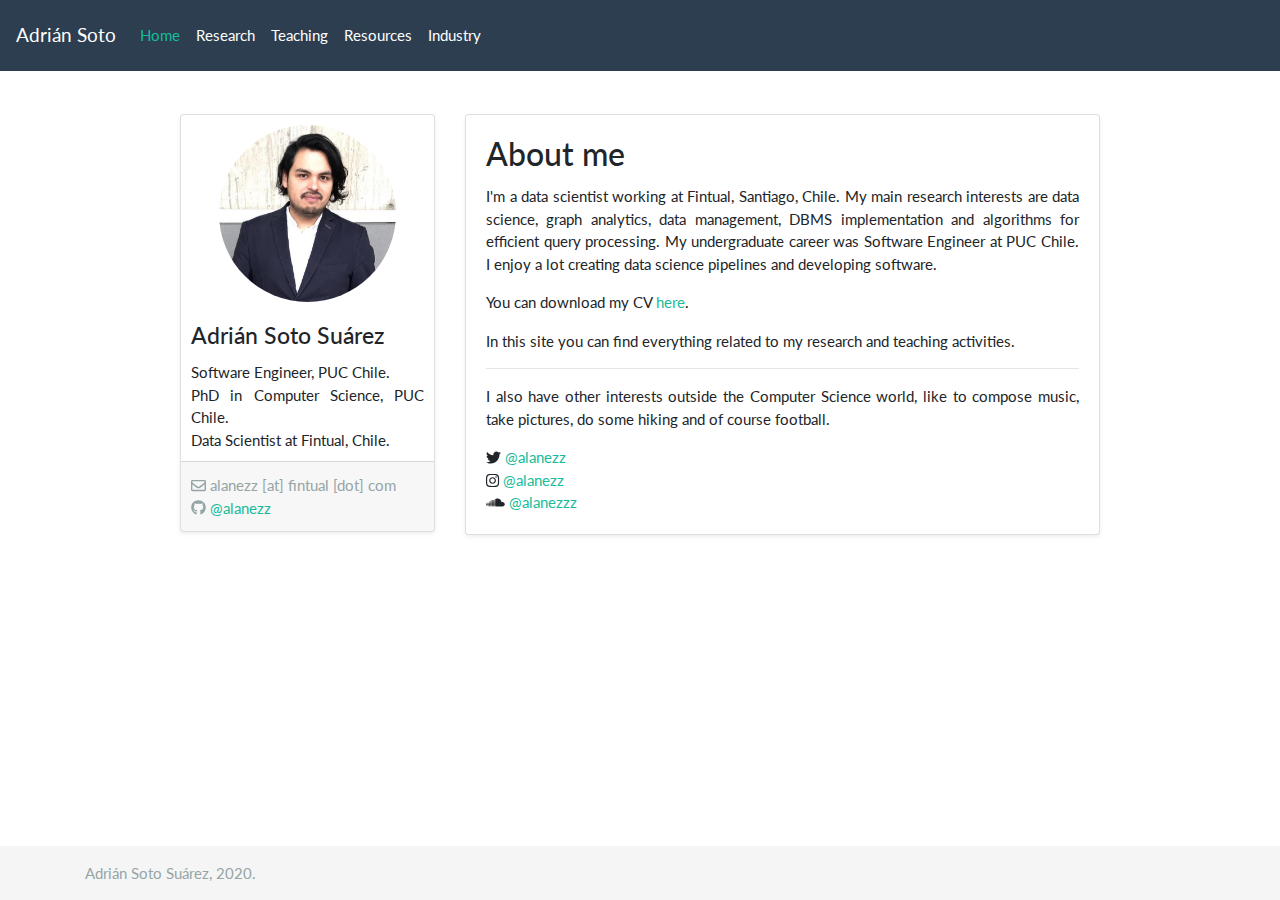
==== index.html @ 33c62354 "Update" ====
<!doctype html>
<html lang="en" class="h-100">

<head>
    <meta charset="utf-8">
    <meta name="viewport" content="width=device-width, initial-scale=1, shrink-to-fit=no">
    <meta name="description" content="">
    <title>Adrián Soto</title>


    <!-- Bootstrap core CSS -->
    <link href="css/bootstrap/css/bootstrap.min.css" rel="stylesheet">

    <!-- FontAwesome core CSS -->
    <link href="css/fontawesome/css/all.css" rel="stylesheet">

    <!-- Custom styles for this template -->
    <link href="css/custom.css" rel="stylesheet">
    


</head>

<body class="d-flex flex-column h-100">
    <header>
        <!-- Fixed navbar -->
        <nav class="navbar navbar-expand-md fixed-top navbar-dark bg-primary">
            <a class="navbar-brand" href="index">Adrián Soto</a>
            <button class="navbar-toggler" type="button" data-toggle="collapse" data-target="#navbarCollapse"
                aria-controls="navbarCollapse" aria-expanded="false" aria-label="Toggle navigation">
                <span class="navbar-toggler-icon"></span>
            </button>
            <div class="collapse navbar-collapse" id="navbarCollapse">
                <ul class="navbar-nav mr-auto">
                    <li class="nav-item active">
                        <a class="nav-link" href="index">Home <span class="sr-only">(current)</span></a>
                    </li>
                    <li class="nav-item">
                        <a class="nav-link" href="research">Research</a>
                    </li>
                    <li class="nav-item">
                        <a class="nav-link" href="teaching">Teaching</a>
                    </li>
                    <li class="nav-item">
                        <a class="nav-link" href="resources">Resources</a>
                    </li>
                    <li class="nav-item">
                        <a class="nav-link" href="industry">Industry</a>
                    </li>
                </ul>
            </div>
        </nav>
    </header>

    <!-- Begin page content -->
    <main role="main" class="flex-shrink-0">
        <div class="container container-main">
            <div class="row">
                <div class="col-md-3 offset-md-1 mt-4">
                    <div class="card shadow-sm">
                        <img src="img/profilepic.png" class="profile-img card-img-top" alt="profilepic">
                        <div class="card-body profile-card">
                            <h4 class="card-title profile-title">Adrián Soto Suárez</h4>
                            <p class="card-text text-profile">
                                Software Engineer, PUC Chile.   
                            </p>
                            <p class="card-text text-profile">
                                PhD in Computer Science, PUC Chile.
                            </p>
                            <p class="card-text text-profile-bottom">
                                Data Scientist at Fintual, Chile.
                            </p>
                            <div class="card-footer text-muted">
                                <p class="footer-profile"><i class="far fa-envelope"></i> alanezz [at] fintual [dot] com</p>
                                <p class="footer-profile"><i class="fab fa-github"></i> <a href="https://github.com/alanezz">@alanezz</a></p>
                            </div>
                        </div>
                    </div>
                </div>
                <div class="col-md-7 mt-4">
                    <div class="card shadow-sm">
                        <div class="card-body">
                            <h3 class="card-title">About me</h3>
                            <p class="card-text">
                                I'm a data scientist working at Fintual, Santiago, Chile. 
                                My main research interests are data science, graph analytics, data management, DBMS implementation and algorithms for efficient query processing.
                                My undergraduate career was Software Engineer at PUC Chile. I enjoy a lot creating data science pipelines and developing software.
                            </p>
                            <p>
                                You can download my CV <a href="pdf/cv.pdf">here</a>.
                            </p>
                            <p>
                                In this site you can find everything related to my research and teaching activities.
                            </p>
                            <hr>
                            <p class="card-text">
                                I also have other interests outside the Computer Science world, like to compose music, take pictures, do some hiking and of course football.
                            </p>
                            <p class="card-text text-social"><i class="fab fa-twitter"></i> <a href="https://twitter.com/alanezz">@alanezz</a> </p>
                            <p class="card-text text-social"><i class="fab fa-instagram"></i> <a href="https://instagram.com/alanezz">@alanezz</a> </p>
                            <p class="card-text text-social-bottom"><i class="fab fa-soundcloud"></i> <a href="https://soundcloud.com/alanezzz">@alanezzz</a> </p>
                        </div>
                    </div>
                </div>
            </div>
        </div>
    </main>

    <footer class="footer mt-auto py-3">
        <div class="container">
            <span class="text-muted">Adrián Soto Suárez, 2020.</span>
        </div>
    </footer>
    <script src="js/jquery/jquery.min.js"></script>
    <script src="css/fontawesome/js/all.min.js"></script>
    <script src="css/bootstrap/js/bootstrap.min.js"></script>

</body>

</html>
---- css/custom.css ----
/* Custom page CSS
-------------------------------------------------- */
/* Not required for template or sticky footer method. */

main>.container {
    padding: 60px 15px 0;
}

.footer {
    background-color: #f5f5f5;
}

.footer>.container {
    padding-right: 15px;
    padding-left: 15px;
}

code {
    font-size: 80%;
}

.profile-img {
    border-radius: 50%;
    width: 70%;
    margin-top: 10px;
    margin-left: auto;
    margin-right: auto;
}

.profile-card {
    padding-left: 0px;
    padding-right: 0px;
    padding-bottom: 0px;
}

.footer-profile {
    margin-bottom: 0px;
}

.profile-title {
    padding-left: 10px;
}

.text-profile {
    margin-bottom: 0px;
    padding-left: 10px;
    padding-right: 10px;
}

.text-profile-bottom {
    margin-bottom: 10px;
    padding-left: 10px;
    padding-right: 10px;
}

.container-main {
    margin-top: 30px;
    margin-bottom: 30px;
}

.text-social {
    margin-bottom: 0px;
}

.text-social-bottom {
    margin-bottom: 10px;
}

.card-text {
    text-align: justify;
}

.card-footer {
    padding-left: 10px;
    padding-right: 10px;
}
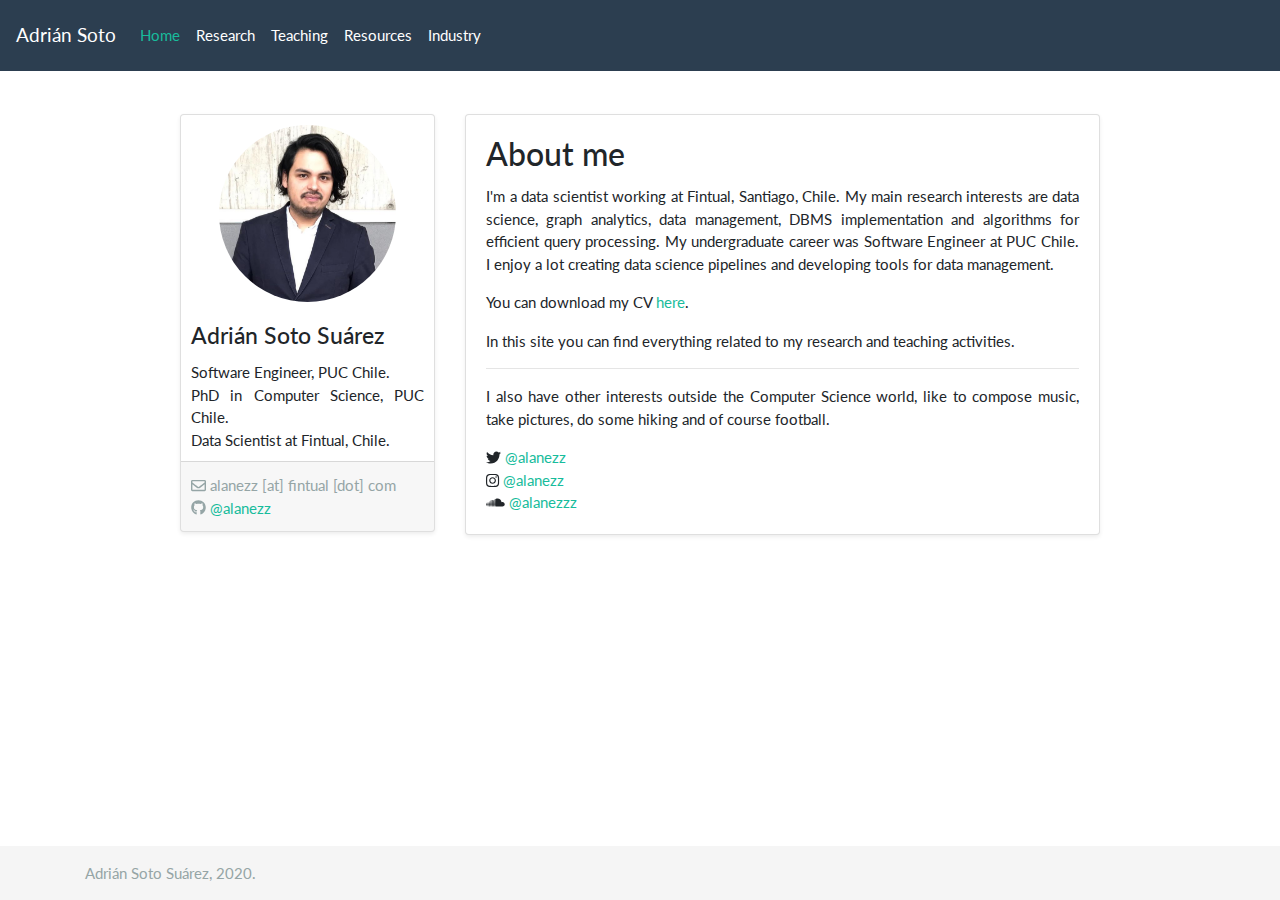
==== commit 2a83d9de: "change about" ====
--- a/index.html
+++ b/index.html
@@ -84,7 +84,7 @@
                             <p class="card-text">
                                 I'm a data scientist working at Fintual, Santiago, Chile. 
                                 My main research interests are data science, graph analytics, data management, DBMS implementation and algorithms for efficient query processing.
-                                My undergraduate career was Software Engineer at PUC Chile. I enjoy a lot creating data science pipelines and developing software.
+                                My undergraduate career was Software Engineer at PUC Chile. I enjoy a lot creating data science pipelines and developing tools for data management.
                             </p>
                             <p>
                                 You can download my CV <a href="pdf/cv.pdf">here</a>.
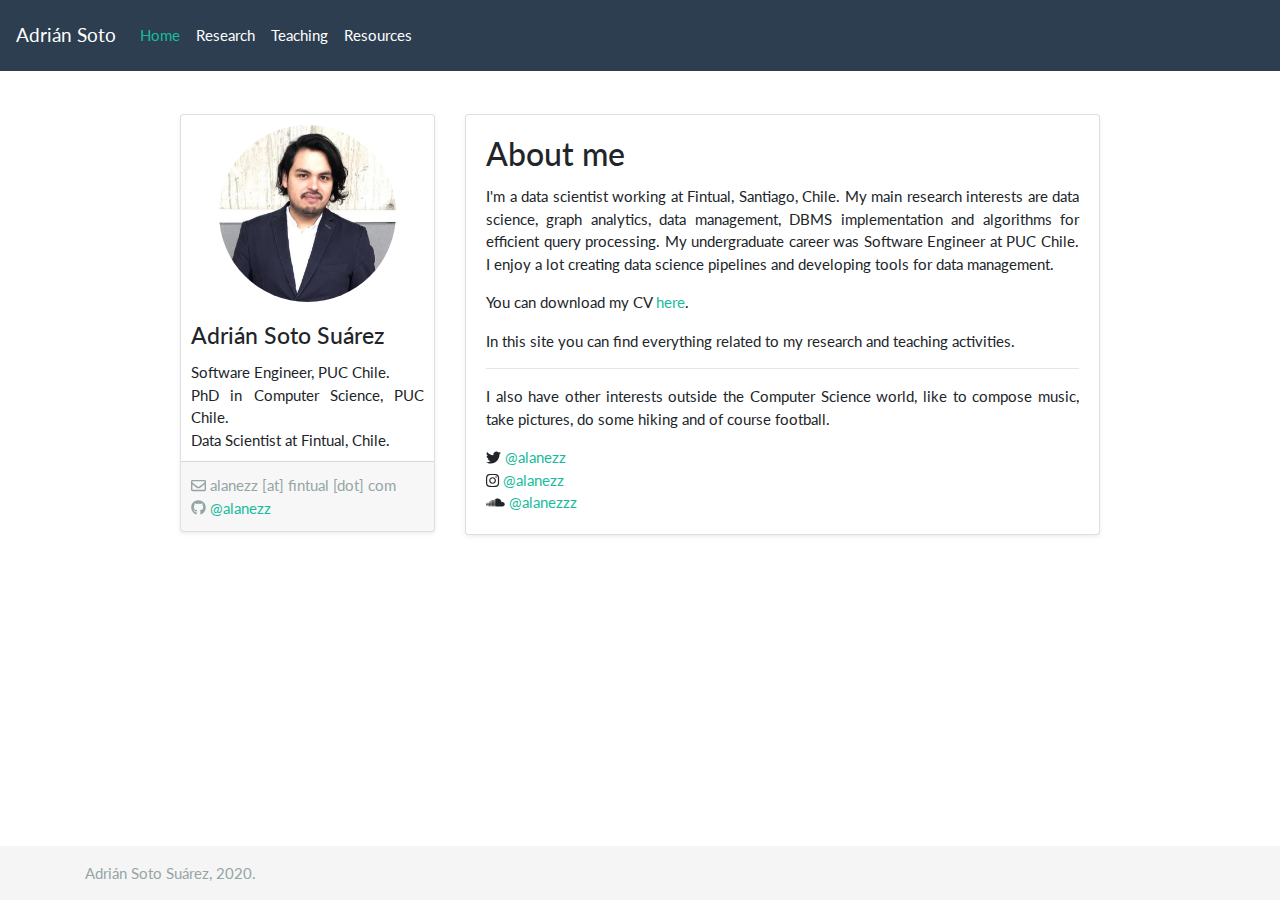
==== commit a9ab4158: "update" ====
--- a/index.html
+++ b/index.html
@@ -43,9 +43,6 @@
                     </li>
                     <li class="nav-item">
                         <a class="nav-link" href="resources">Resources</a>
-                    </li>
-                    <li class="nav-item">
-                        <a class="nav-link" href="industry">Industry</a>
                     </li>
                 </ul>
             </div>
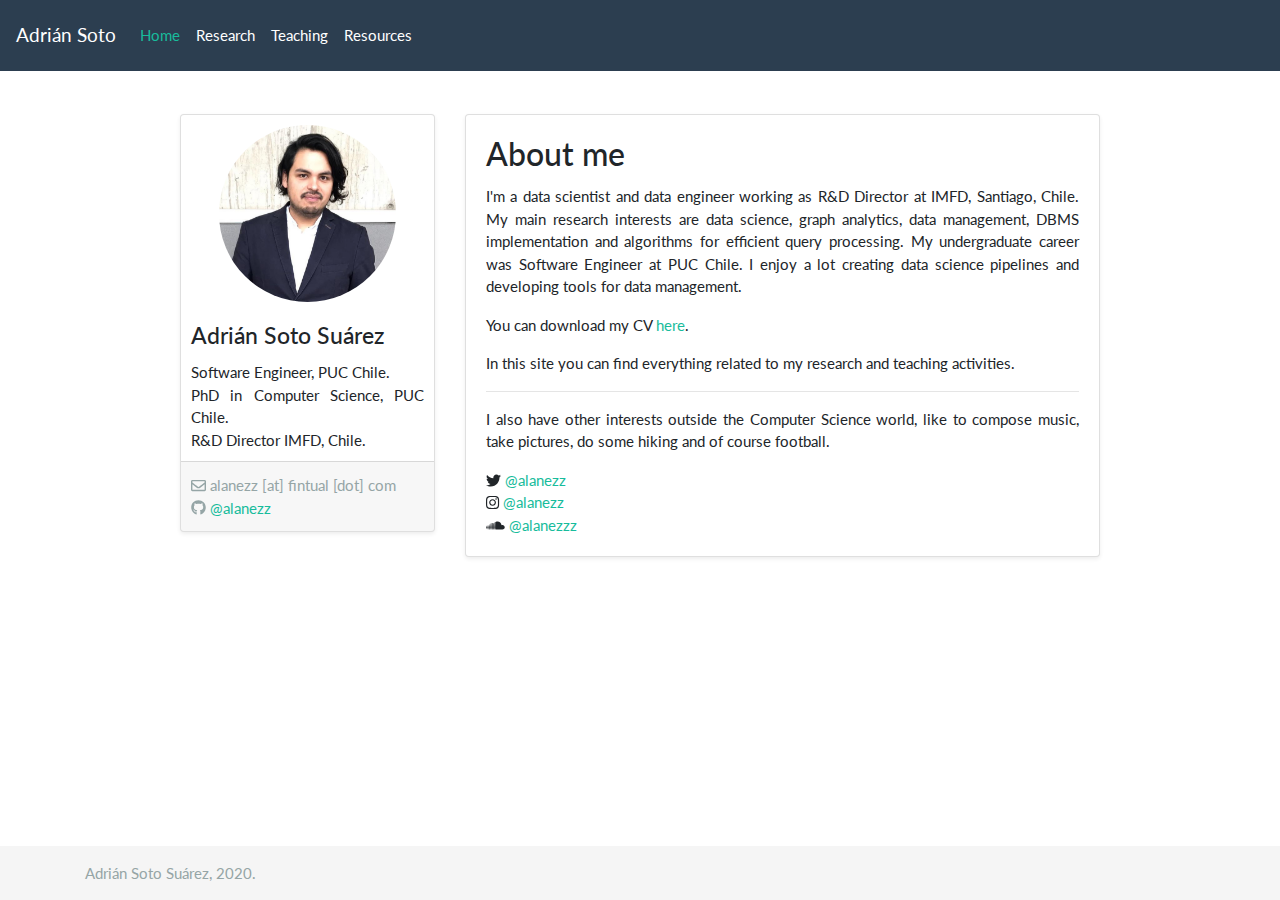
==== commit bed8f516: "update cv" ====
--- a/index.html
+++ b/index.html
@@ -65,7 +65,7 @@
                                 PhD in Computer Science, PUC Chile.
                             </p>
                             <p class="card-text text-profile-bottom">
-                                Data Scientist at Fintual, Chile.
+                                R&D Director IMFD, Chile.
                             </p>
                             <div class="card-footer text-muted">
                                 <p class="footer-profile"><i class="far fa-envelope"></i> alanezz [at] fintual [dot] com</p>
@@ -79,7 +79,7 @@
                         <div class="card-body">
                             <h3 class="card-title">About me</h3>
                             <p class="card-text">
-                                I'm a data scientist working at Fintual, Santiago, Chile. 
+                                I'm a data scientist and data engineer working as R&D Director at IMFD, Santiago, Chile. 
                                 My main research interests are data science, graph analytics, data management, DBMS implementation and algorithms for efficient query processing.
                                 My undergraduate career was Software Engineer at PUC Chile. I enjoy a lot creating data science pipelines and developing tools for data management.
                             </p>
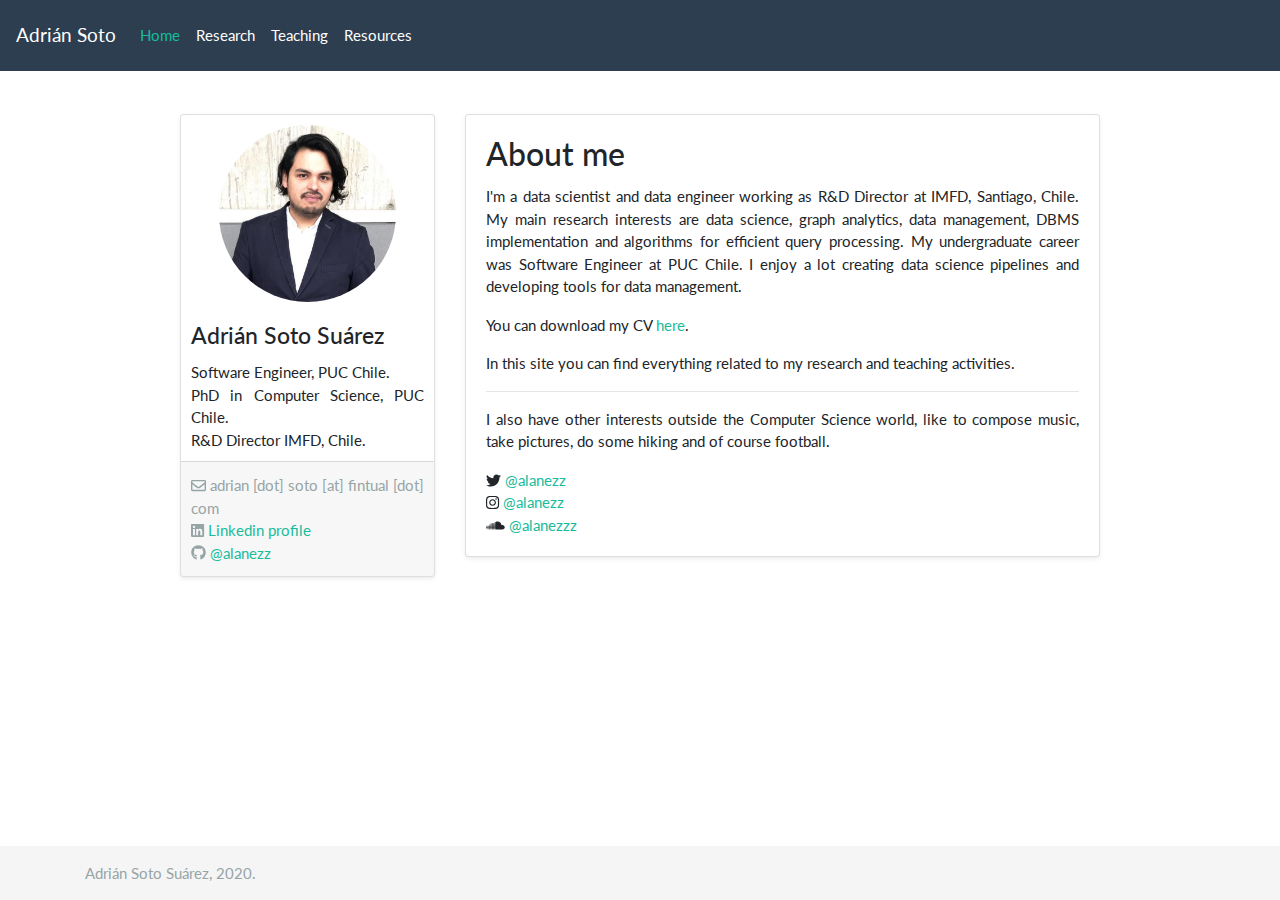
==== commit 72413f5b: "update cv" ====
--- a/index.html
+++ b/index.html
@@ -68,7 +68,8 @@
                                 R&D Director IMFD, Chile.
                             </p>
                             <div class="card-footer text-muted">
-                                <p class="footer-profile"><i class="far fa-envelope"></i> alanezz [at] fintual [dot] com</p>
+                                <p class="footer-profile"><i class="far fa-envelope"></i> adrian [dot] soto [at] fintual [dot] com</p>
+                                <p class="footer-profile"><i class="fab fa-linkedin"></i> <a href="https://www.linkedin.com/in/adri%C3%A1n-soto-su%C3%A1rez-20bb53237">Linkedin profile</a></p>
                                 <p class="footer-profile"><i class="fab fa-github"></i> <a href="https://github.com/alanezz">@alanezz</a></p>
                             </div>
                         </div>
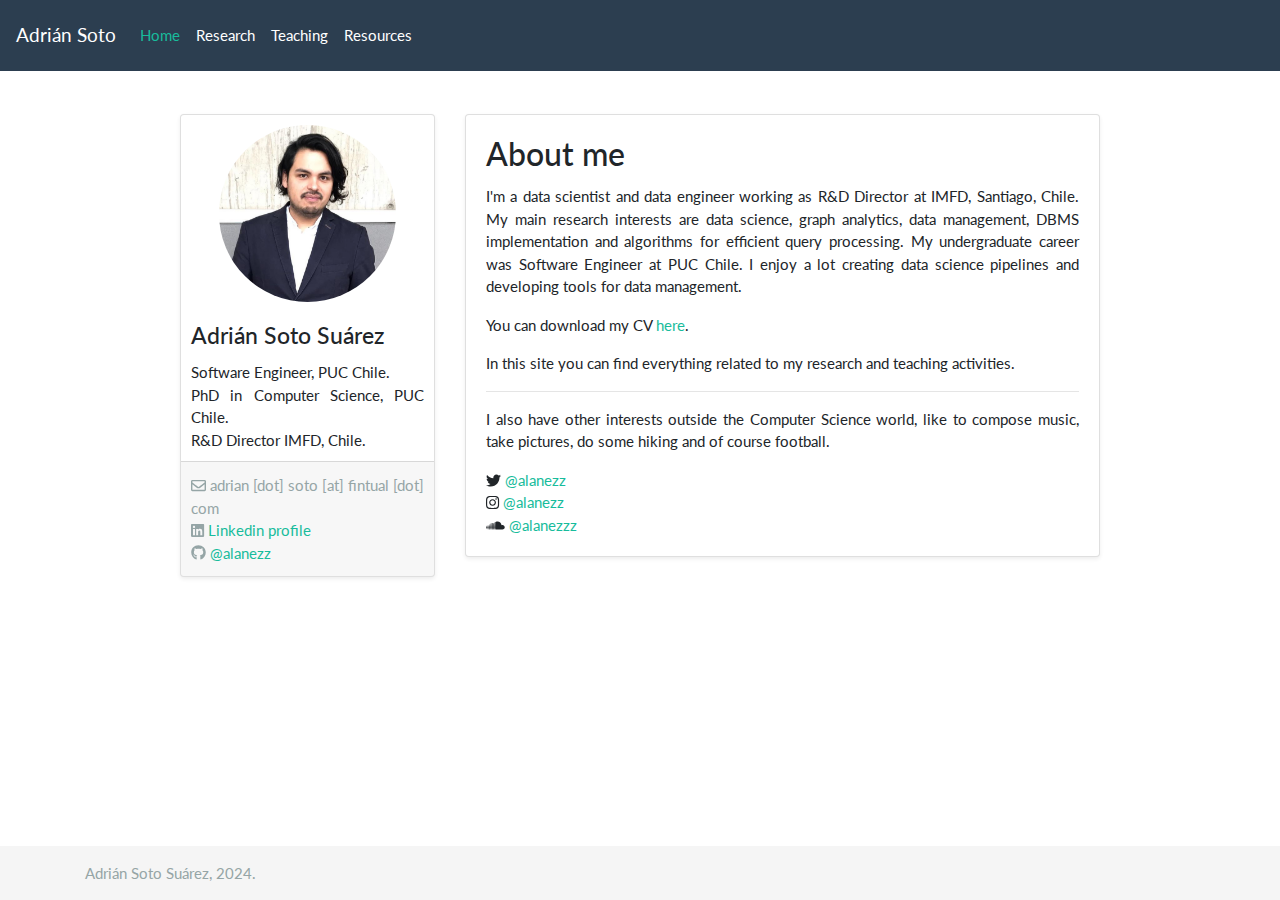
==== commit 39c07225: "update cv" ====
--- a/index.html
+++ b/index.html
@@ -106,7 +106,7 @@
 
     <footer class="footer mt-auto py-3">
         <div class="container">
-            <span class="text-muted">Adrián Soto Suárez, 2020.</span>
+            <span class="text-muted">Adrián Soto Suárez, 2024.</span>
         </div>
     </footer>
     <script src="js/jquery/jquery.min.js"></script>
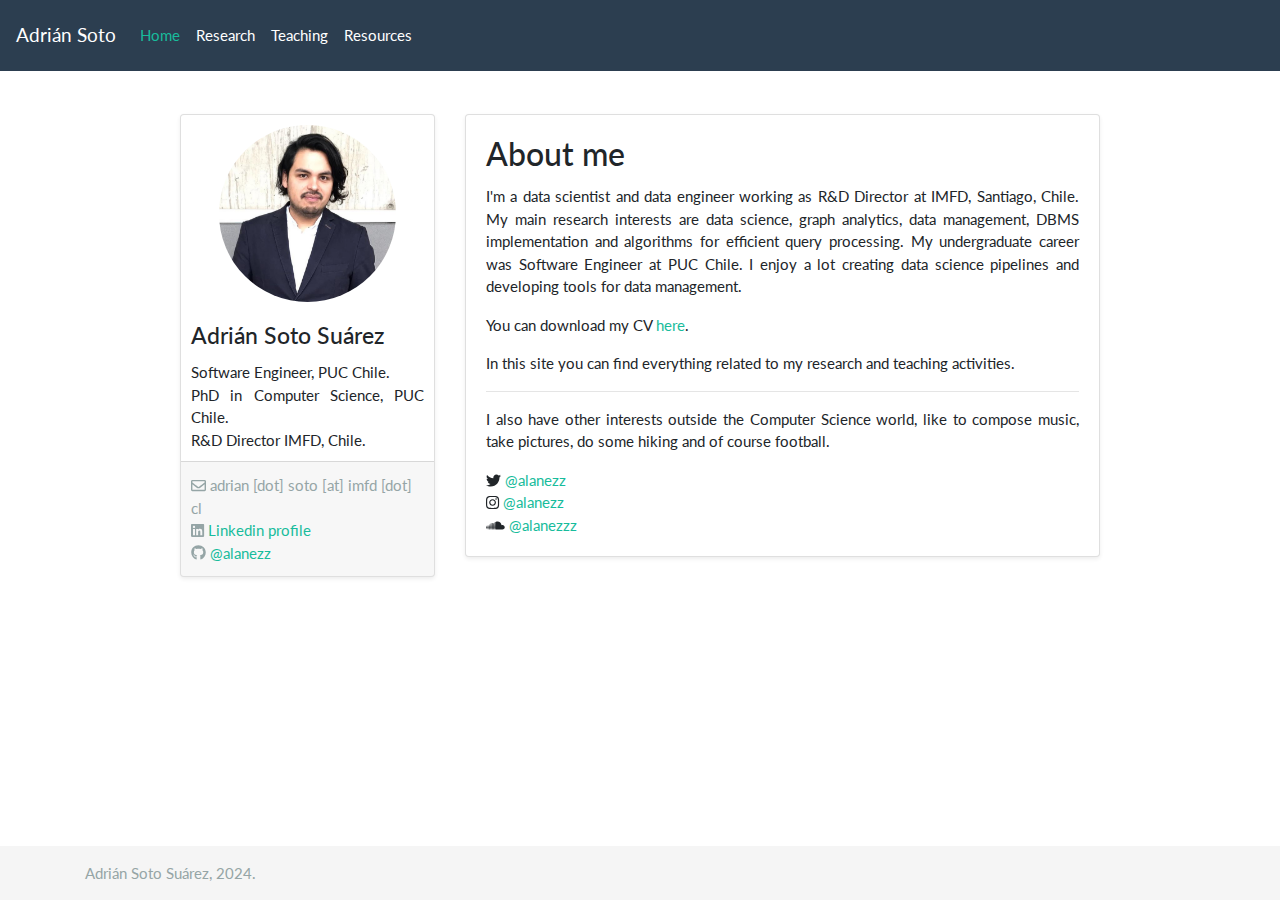
==== commit 1ca1156b: "update mail" ====
--- a/index.html
+++ b/index.html
@@ -68,7 +68,7 @@
                                 R&D Director IMFD, Chile.
                             </p>
                             <div class="card-footer text-muted">
-                                <p class="footer-profile"><i class="far fa-envelope"></i> adrian [dot] soto [at] fintual [dot] com</p>
+                                <p class="footer-profile"><i class="far fa-envelope"></i> adrian [dot] soto [at] imfd [dot] cl</p>
                                 <p class="footer-profile"><i class="fab fa-linkedin"></i> <a href="https://www.linkedin.com/in/adri%C3%A1n-soto-su%C3%A1rez-20bb53237">Linkedin profile</a></p>
                                 <p class="footer-profile"><i class="fab fa-github"></i> <a href="https://github.com/alanezz">@alanezz</a></p>
                             </div>
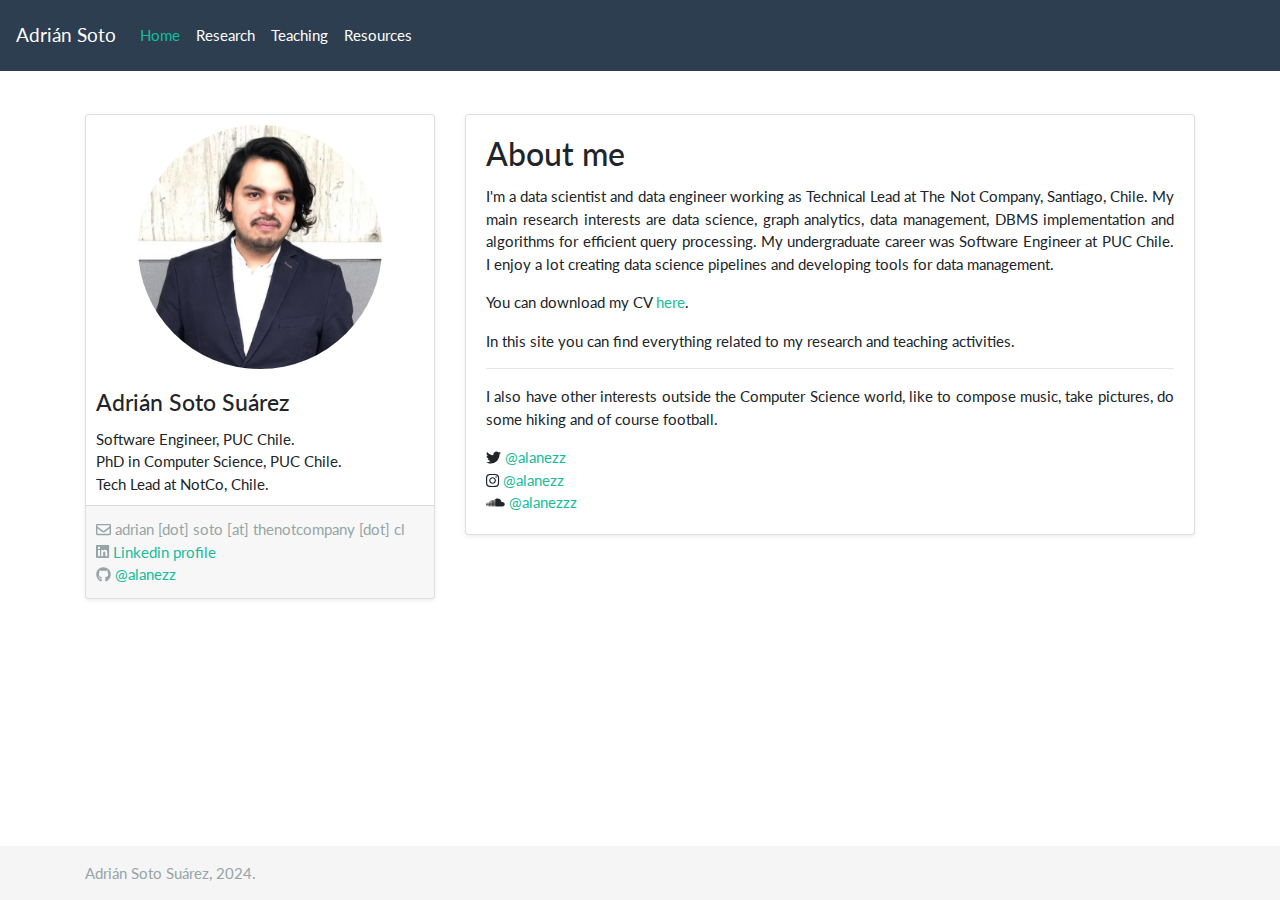
==== commit 1246a0ab: "update" ====
--- a/index.html
+++ b/index.html
@@ -53,7 +53,7 @@
     <main role="main" class="flex-shrink-0">
         <div class="container container-main">
             <div class="row">
-                <div class="col-md-3 offset-md-1 mt-4">
+                <div class="col-md-4 mt-4">
                     <div class="card shadow-sm">
                         <img src="img/profilepic.png" class="profile-img card-img-top" alt="profilepic">
                         <div class="card-body profile-card">
@@ -65,22 +65,22 @@
                                 PhD in Computer Science, PUC Chile.
                             </p>
                             <p class="card-text text-profile-bottom">
-                                R&D Director IMFD, Chile.
+                                Tech Lead at NotCo, Chile.
                             </p>
                             <div class="card-footer text-muted">
-                                <p class="footer-profile"><i class="far fa-envelope"></i> adrian [dot] soto [at] imfd [dot] cl</p>
+                                <p class="footer-profile"><i class="far fa-envelope"></i> adrian [dot] soto [at] thenotcompany [dot] cl</p>
                                 <p class="footer-profile"><i class="fab fa-linkedin"></i> <a href="https://www.linkedin.com/in/adri%C3%A1n-soto-su%C3%A1rez-20bb53237">Linkedin profile</a></p>
                                 <p class="footer-profile"><i class="fab fa-github"></i> <a href="https://github.com/alanezz">@alanezz</a></p>
                             </div>
                         </div>
                     </div>
                 </div>
-                <div class="col-md-7 mt-4">
+                <div class="col-md-8 mt-4">
                     <div class="card shadow-sm">
                         <div class="card-body">
                             <h3 class="card-title">About me</h3>
                             <p class="card-text">
-                                I'm a data scientist and data engineer working as R&D Director at IMFD, Santiago, Chile. 
+                                I'm a data scientist and data engineer working as Technical Lead at The Not Company, Santiago, Chile. 
                                 My main research interests are data science, graph analytics, data management, DBMS implementation and algorithms for efficient query processing.
                                 My undergraduate career was Software Engineer at PUC Chile. I enjoy a lot creating data science pipelines and developing tools for data management.
                             </p>
